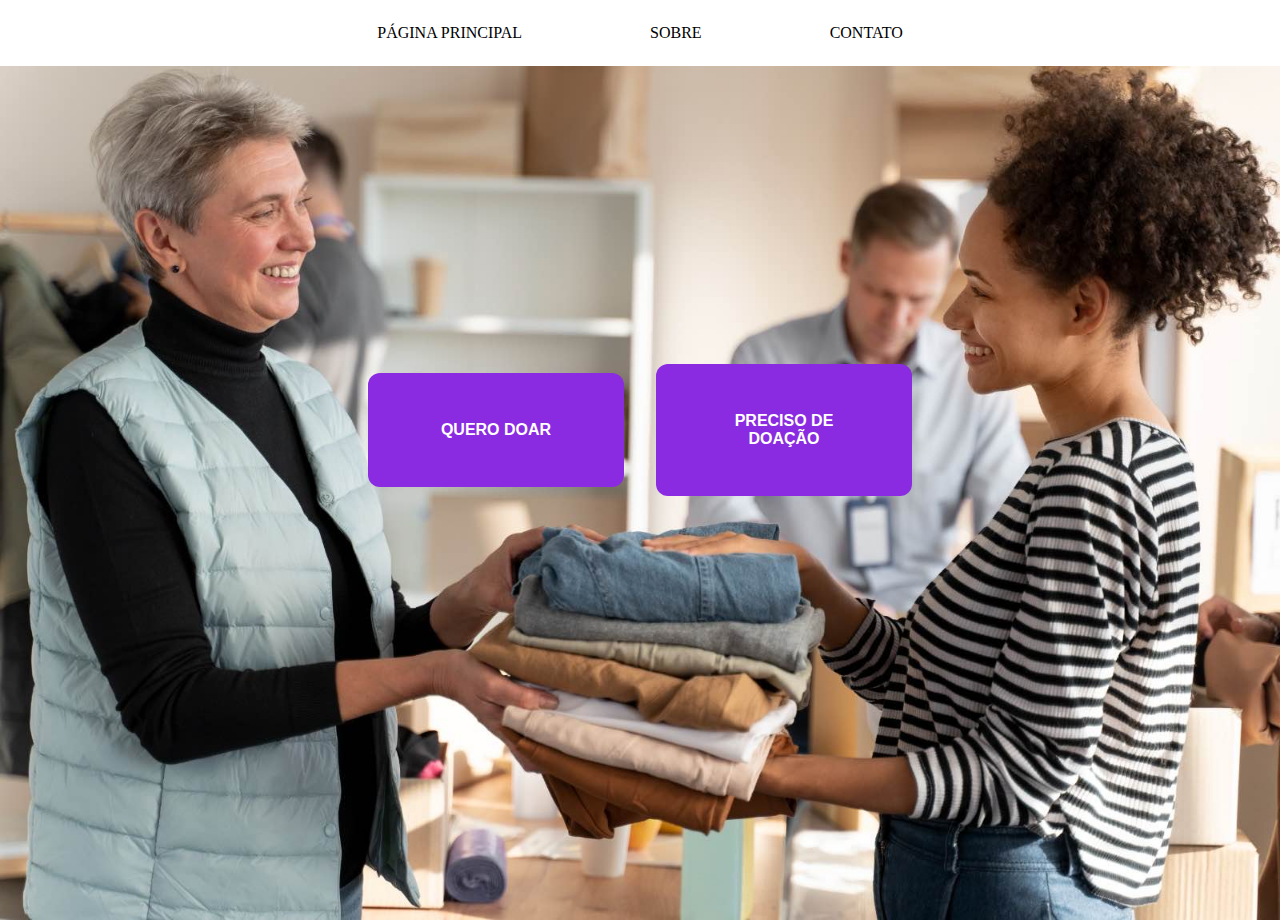
==== index.html @ 9c854161 "RecodeAI" ====
<!DOCTYPE html>
<html lang="pt">
<head>
    <meta charset="UTF-8">
    <meta name="viewport" content="width=device-width, initial-scale=1.0">
    <link rel="stylesheet" href="styles.css">
    <title>Compartilhar é Cuidar</title>
</head>
<body>
    <header class="cabecalho">
        <nav class="menu-list">
            <li>Página Principal</li>
            <li>Sobre</li>
            <li>Contato</li>
        </nav>
        <div class="imagem-container">
            <img src="img/ce745536-3064-4394-be79-cda6f86e0070.jpg" alt="Imagem principal do site" class="img">
            <div class="button-container">
                <button class="button"><a href="doadorForm.html">Quero Doar</a></button>
                <button class="button"><a href="necessitadoForm.html">Preciso de doação</a></button>
            </div>
        </div>
    </header>

    

    <footer></footer>
</body>
</html>
---- styles.css ----
*{
    padding: 0;
    margin: 0;
}

body {
    font-family: Poppins;
}

.menu-list {
    background-color: white;
    display: flex;
    align-items: center;
    justify-content: center;
    list-style: none;
    gap: 5em; 
}

.menu-list li { 
    font-size: 16px;
    text-transform: uppercase;
    color: black;
    padding: 1.5em; 
}

.img {
    width: 100%;
    height: auto;
}

.imagem-container {
    position: relative;
}

.button-container{
    display: flex;
    margin-top: -45%;
    align-items:center;
    justify-content: center;
}

.button {
    font-size: 16px;
    width: 20%;
    margin: 1em;
    padding: 3em;
    border: none;
    border-radius: 12px;
    background-color: blueviolet;
}

.button a {
    text-decoration: none;
    font-weight: 600;
    text-transform: uppercase;
    color: white;
}

.container-form {
    display: flex;
    justify-content: center;
    gap: 5em;
}

.form {
    display: flex;
    flex-direction: column;
    align-items: center;
    width: 30%;
    padding: 5%;
    border: solid black 1px;
    border-radius: 12px;
    
}

.form-box {
    margin-bottom: 2em;
}

.form-box, input {
    width: 100%;
    padding: 2%;
}

.form-button {
    width: 100%;
    text-align: center;
}

.submit {
    width: 100%;
    padding: 1.5em;
    font-size: 16px;
    border: solid 1px black;
    border-radius: 16px;
}

.title {
    font-size: 24px;
    margin-bottom: 2em;
    font-weight: bolder;
    text-transform: uppercase;
}
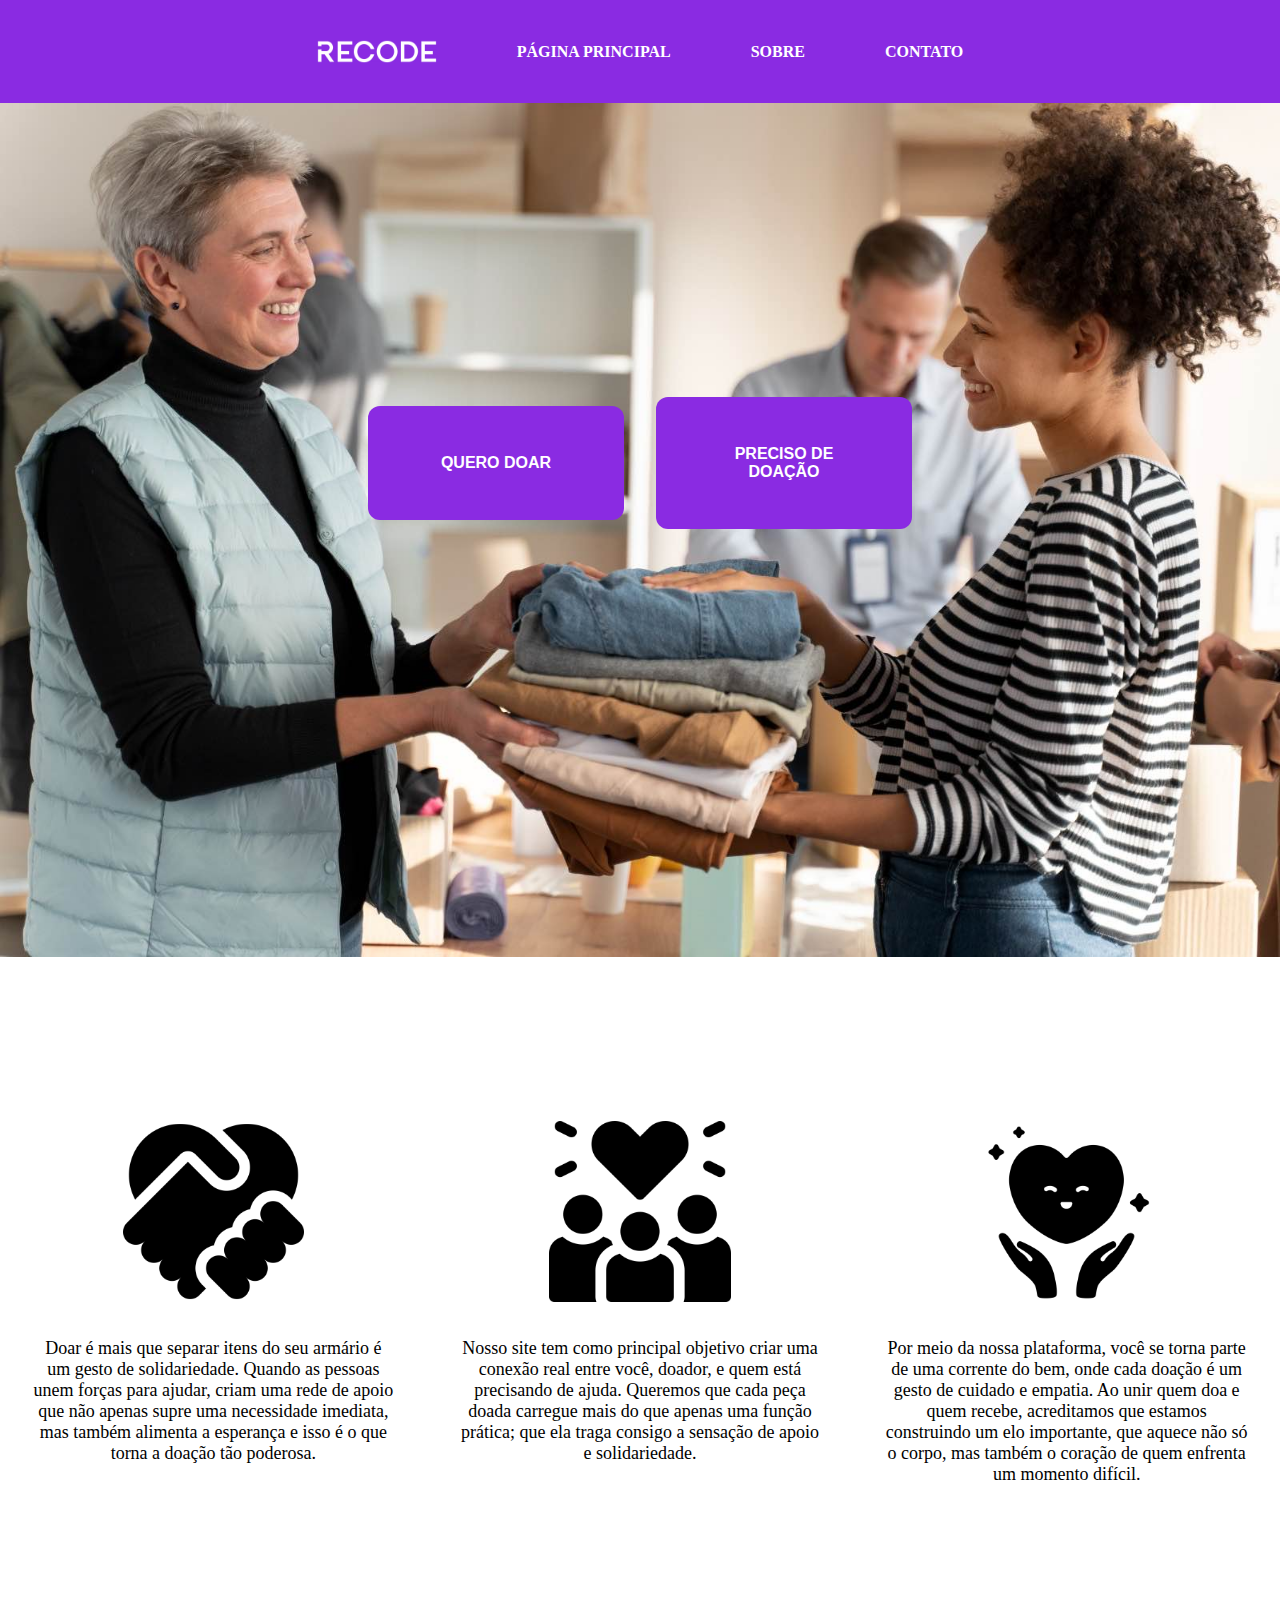
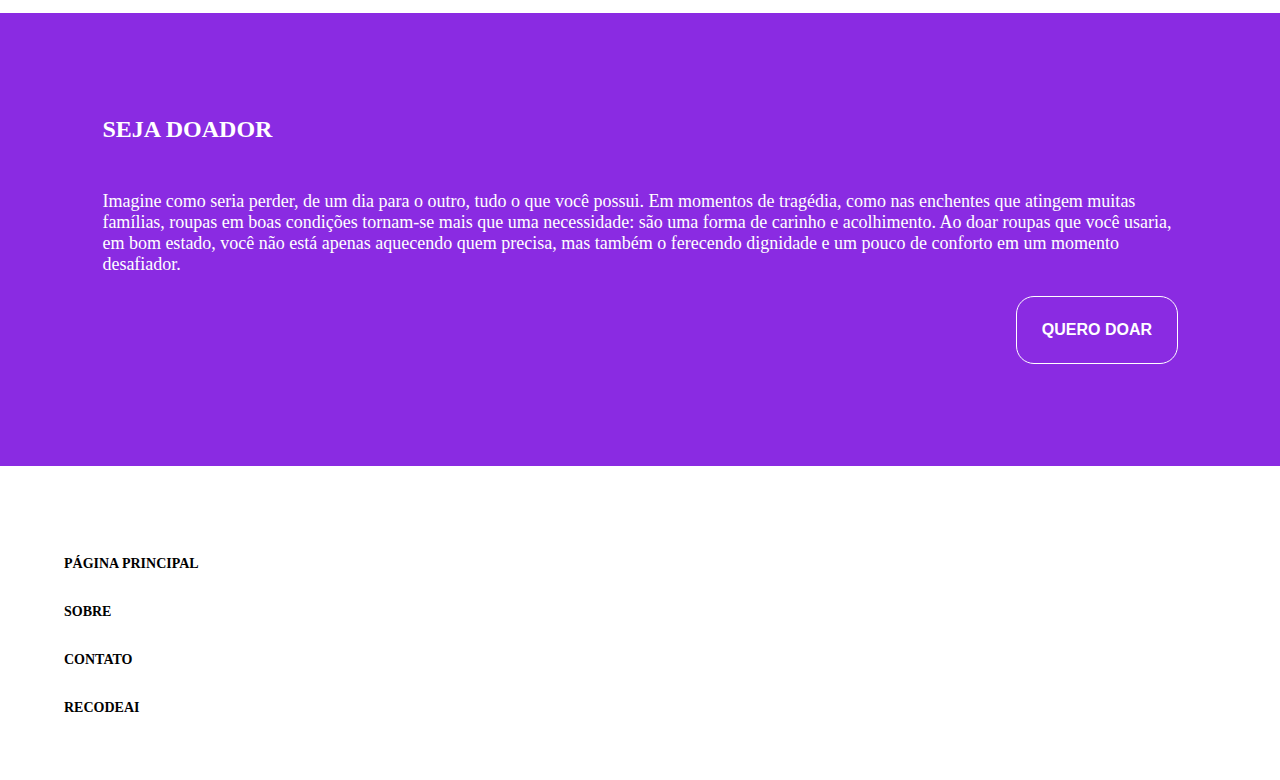
==== commit 0656fa8e: "Recode_Atual" ====
--- a/index.html
+++ b/index.html
@@ -9,21 +9,85 @@
 <body>
     <header class="cabecalho">
         <nav class="menu-list">
-            <li>Página Principal</li>
-            <li>Sobre</li>
-            <li>Contato</li>
+            <img src="img/LOGO_RECODE_02-300x58.png" class="recode-logo">
+            <a href="index.html">Página Principal</a>
+            <a href="index.html">Sobre</a>
+            <a href="index.html">Contato</a>
         </nav>
         <div class="imagem-container">
             <img src="img/ce745536-3064-4394-be79-cda6f86e0070.jpg" alt="Imagem principal do site" class="img">
-            <div class="button-container">
+            <div class="button-container" id="button-container">
                 <button class="button"><a href="doadorForm.html">Quero Doar</a></button>
                 <button class="button"><a href="necessitadoForm.html">Preciso de doação</a></button>
             </div>
         </div>
     </header>
+    <main>
 
-    
+        <section class="icon-section">
+            <div class="container-icones">
+                <div class="descricao-icon">
+                    <div class="icons">
+                        <img src="img/empatia (1).png" class="icones">
+                    </div>
+                    <div class="text">
+                        <p>Doar é mais que separar itens do seu armário é um gesto de solidariedade.
+                            Quando as pessoas unem forças para ajudar, criam uma rede de apoio que não apenas supre uma necessidade imediata, mas também alimenta a esperança e isso é o que torna a doação tão poderosa.
+                        </p>
+                    </div>
+                </div>
 
-    <footer></footer>
+                <div class="descricao-icon">
+                    <div class="icons">
+                        <img src="img/ame.png" class="icones">
+                    </div>
+                    <div class="text">
+                        <p>Nosso site tem como principal objetivo criar uma conexão real entre você, doador, e quem está precisando de ajuda. Queremos que cada peça doada carregue mais do que apenas uma função prática; que ela traga consigo a sensação de apoio e solidariedade.
+                             
+                        </p>
+                    </div>
+                </div>
+
+                <div class="descricao-icon">
+                    <div class="icons">
+                        <img src="img/empatia.png" class="icones">
+                    </div>
+                    <div class="text">
+                        <p>Por meio da nossa plataforma, você se torna parte de uma corrente do bem, onde cada doação é um gesto de cuidado e empatia.
+                            Ao unir quem doa e quem recebe, acreditamos que estamos construindo um elo importante, que aquece não só o corpo, mas também o coração de quem enfrenta um momento difícil. 
+
+                        </p>
+                    </div>
+                </div>
+              
+            </div>
+        </section>
+
+        <section class="text-container">
+            <div class="main-text">
+                <h2 class="title">SEJA DOADOR</h2>
+                <p class="text-paragrafo">Imagine como seria perder, de um dia para o outro, tudo o que você possui. 
+                    Em momentos de tragédia, como nas enchentes que atingem muitas famílias, roupas em boas condições tornam-se mais que uma necessidade:
+                    são uma forma de carinho e acolhimento. Ao doar roupas que você usaria, 
+                    em bom estado, você não está apenas aquecendo quem precisa, mas também o
+                    ferecendo dignidade e um pouco de conforto em um momento desafiador.</p>
+            </div>
+
+            <div class="section-button">
+                <button class="main-button"><a href="button-container">Quero doar</a></button>
+            </div>
+        </section>
+
+        
+    </main>
+
+    <footer>
+        <nav class="footer-list">
+            <a href="index.html">Página Principal</a>
+            <a href="index.html">Sobre</a>
+            <a href="index.html">Contato</a>
+            <a href="https://recode.org.br/">ReCodeAI</a>
+        </nav>
+    </footer>
 </body>
 </html>--- a/styles.css
+++ b/styles.css
@@ -4,32 +4,45 @@
 }
 
 body {
+    display: flex;
+    flex-direction: column;
     font-family: Poppins;
 }
 
+.recode-logo{
+    width: 10%;
+    position: relative;
+}
+
 .menu-list {
-    background-color: white;
+    background-color: blueviolet;
     display: flex;
     align-items: center;
     justify-content: center;
     list-style: none;
     gap: 5em; 
-}
-
-.menu-list li { 
-    font-size: 16px;
-    text-transform: uppercase;
-    color: black;
-    padding: 1.5em; 
-}
-
-.img {
-    width: 100%;
-    height: auto;
+    padding: 2.5em
+}
+
+.menu-list a { 
+    font-size: 16px;
+    text-decoration: none;
+    text-transform: uppercase;
+    color: white;
+}
+
+.menu-list a:hover{
+    border-bottom: solid 1px white;
 }
 
 .imagem-container {
     position: relative;
+}
+
+.img {
+    width: 100%;
+    height: auto;
+    display: block;
 }
 
 .button-container{
@@ -49,12 +62,17 @@
     background-color: blueviolet;
 }
 
+.button:hover {
+    background-color: rgb(43, 5, 80);
+}
+
 .button a {
     text-decoration: none;
     font-weight: 600;
     text-transform: uppercase;
     color: white;
 }
+
 
 .container-form {
     display: flex;
@@ -63,14 +81,9 @@
 }
 
 .form {
-    display: flex;
-    flex-direction: column;
-    align-items: center;
-    width: 30%;
+    flex: 1;
     padding: 5%;
-    border: solid black 1px;
     border-radius: 12px;
-    
 }
 
 .form-box {
@@ -85,6 +98,7 @@
 .form-button {
     width: 100%;
     text-align: center;
+    margin-bottom: 5%;
 }
 
 .submit {
@@ -102,3 +116,115 @@
     text-transform: uppercase;
 }
 
+.imagem {
+    width: 80%;
+}
+
+
+.form-container {
+    display: flex;
+    width: 100%; 
+}
+
+#campo-descricao {
+    width: 100%;
+    height: 200px;
+}
+
+.imagem-form {
+    flex: 1; 
+    display: flex;
+    align-items: center; 
+    justify-content: center; 
+}
+.imagem {
+    width: 100%;
+    height: 100%; 
+    object-fit: cover;
+}
+
+.text-container {
+    background-color: blueviolet;
+    padding: 8%;
+    margin-bottom: 2%;
+}
+
+.text-container, p {
+    font-size: 18px;
+    color: white;
+}
+
+.text-paragrafo {
+    color: white;
+}
+
+.icon-section {
+    margin-top: 45%;
+}
+
+.container-icones {
+    display: flex;
+    text-align: center;
+
+    margin: 10% 0 10% 0;
+    
+}
+
+.descricao-icon {
+    width: 30%;
+    margin: 0 2em;
+}
+
+.icones {
+    width: 50%;
+}
+
+.text {
+    margin-top: 2em;
+}
+
+.text, p {
+    color: black;
+}
+
+.footer-list {
+    background-color: white;
+    display: flex;
+    flex-direction: column;
+    gap: 2em;
+    padding: 5%;
+}
+
+.footer-list a { 
+    font-size: 14px;
+    text-decoration: none;
+    color: black;
+    
+}
+
+.section-button {
+    display: flex;
+    justify-content:end;
+    margin-top: 2%;
+}
+
+.main-button{
+    font-size: 16px;
+    width: 15%;
+    margin: 1;
+    padding: 1.5em;
+    border: solid 1px white;
+    border-radius: 18px;
+    background-color:blueviolet;
+}
+
+.main-button, a {
+    text-decoration: none;
+    font-weight: 600;
+    text-transform: uppercase;
+    color: white;
+}
+
+.main-button:hover {
+    background-color: rgb(43, 5, 80);
+}
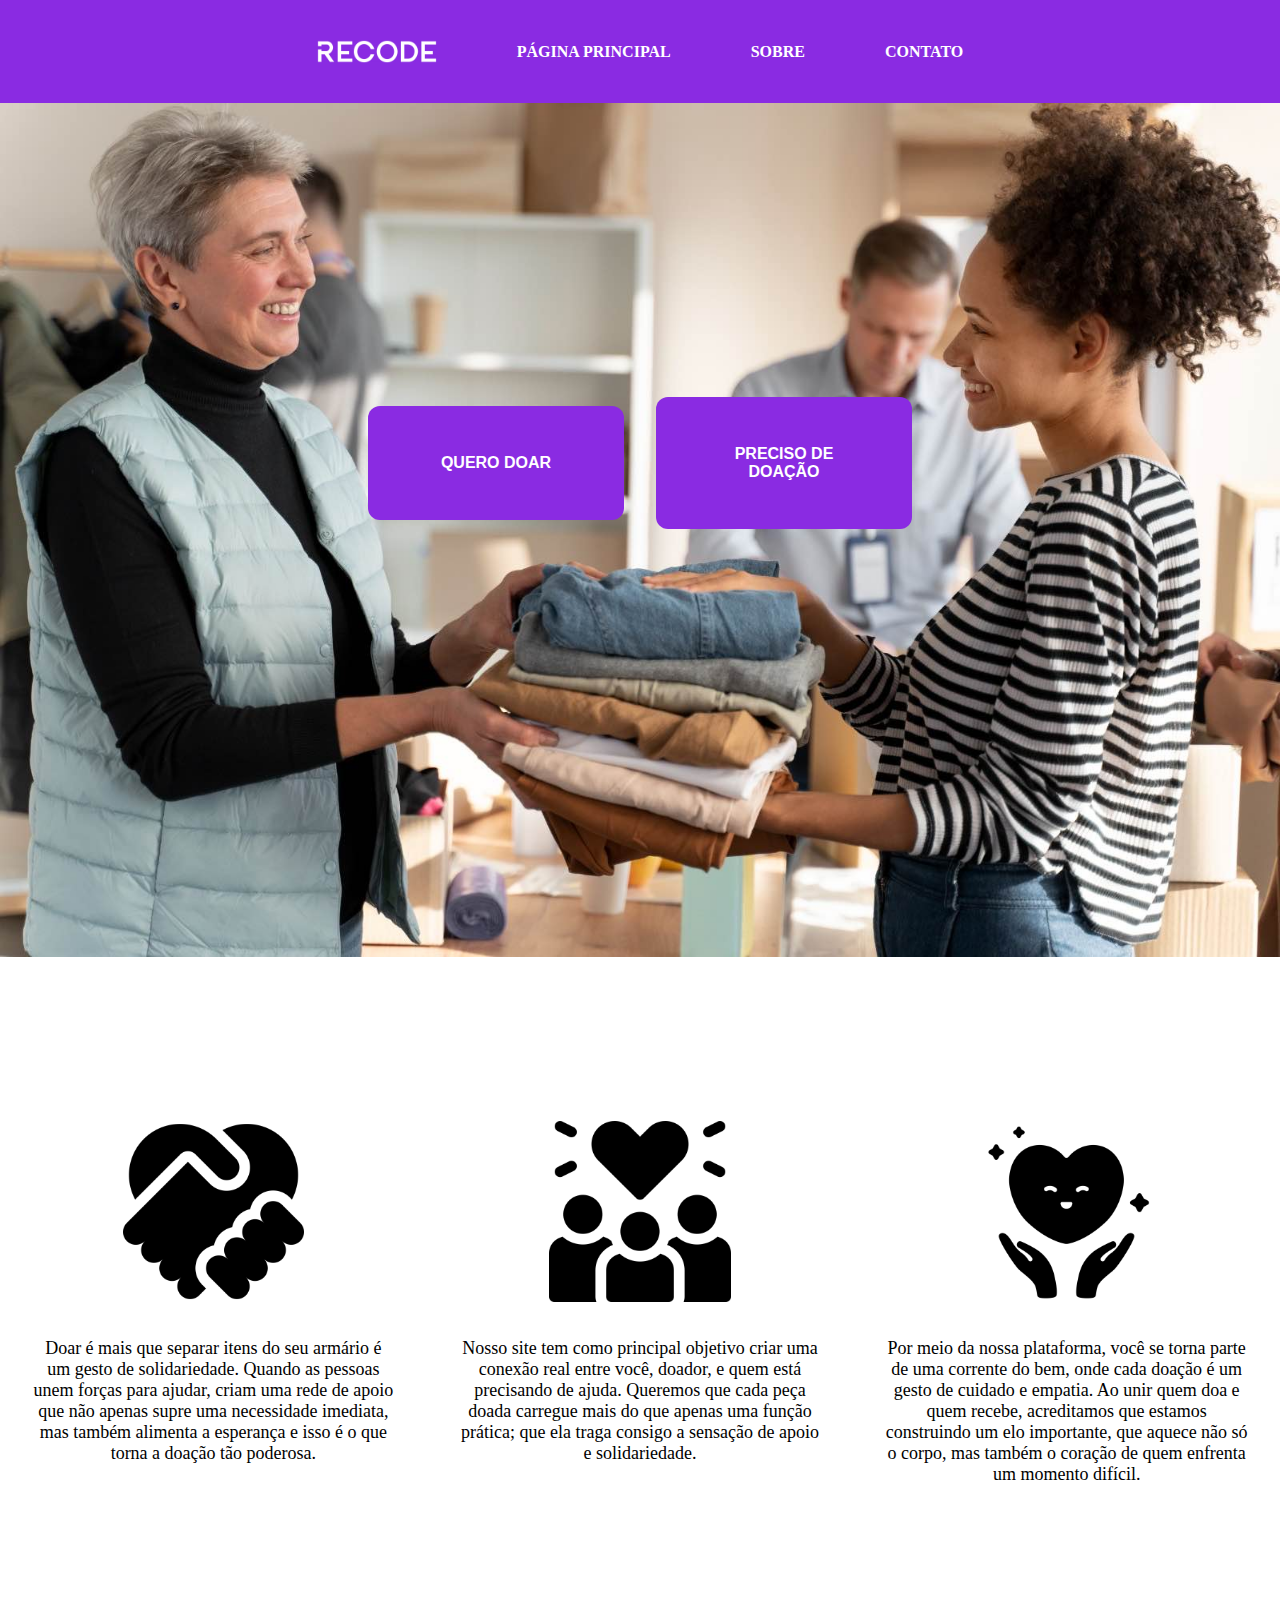
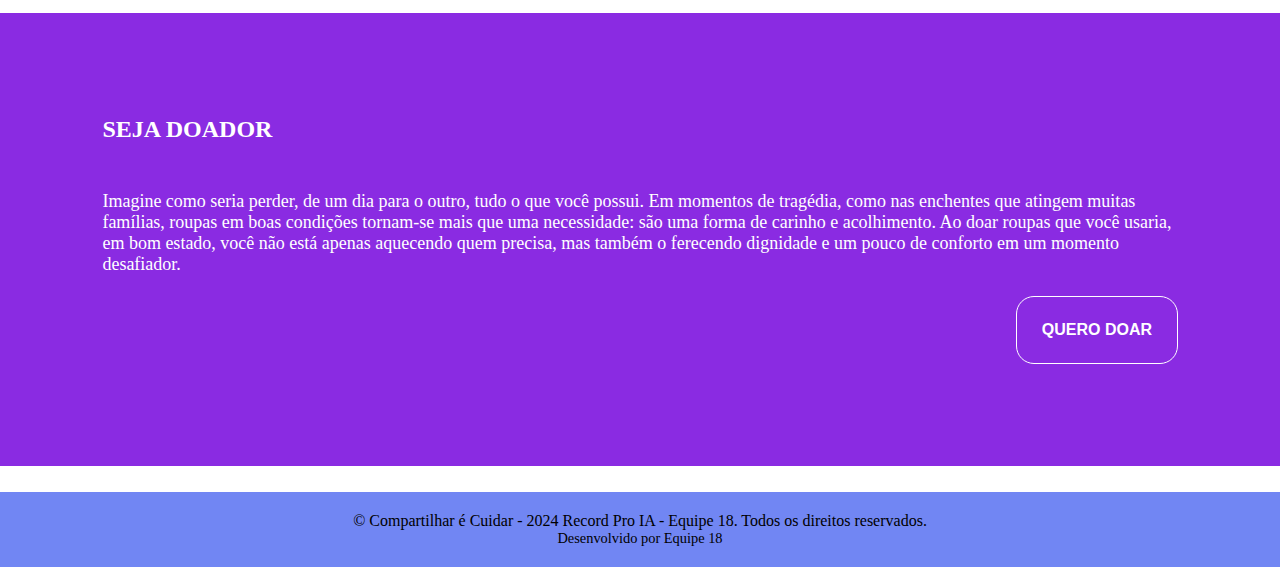
==== commit 3313d604: "footer ch" ====
--- a/index.html
+++ b/index.html
@@ -81,13 +81,12 @@
         
     </main>
 
-    <footer>
-        <nav class="footer-list">
-            <a href="index.html">Página Principal</a>
-            <a href="index.html">Sobre</a>
-            <a href="index.html">Contato</a>
-            <a href="https://recode.org.br/">ReCodeAI</a>
-        </nav>
-    </footer>
+    <footer class="footer">
+        <div class="footer-content">
+          <p>&copy; Compartilhar é Cuidar - 2024 Record Pro IA - Equipe 18. Todos os direitos reservados.</p>
+          <p>Desenvolvido por Equipe 18</p>
+        </div>
+      </footer>
+      
 </body>
 </html>--- a/styles.css
+++ b/styles.css
@@ -187,18 +187,34 @@
     color: black;
 }
 
-.footer-list {
-    background-color: white;
-    display: flex;
-    flex-direction: column;
-    gap: 2em;
-    padding: 5%;
-}
+.footer {
+    width: 100%;
+    background-color: #7186f3;
+    color: #fff;
+    padding: 20px 0;
+    text-align: center;
+  }
+  
+  .footer-content {
+    max-width: 1200px;
+    margin: 0 auto;
+    padding: 0 15px;
+  }
+  
+  .footer p {
+    margin: 0;
+    font-size: 1rem;
+  }
+  
+  .footer p:last-child {
+    font-size: 0.9rem;
+  }
+  
 
 .footer-list a { 
     font-size: 14px;
     text-decoration: none;
-    color: black;
+    color: rgb(0, 0, 0);
     
 }
 
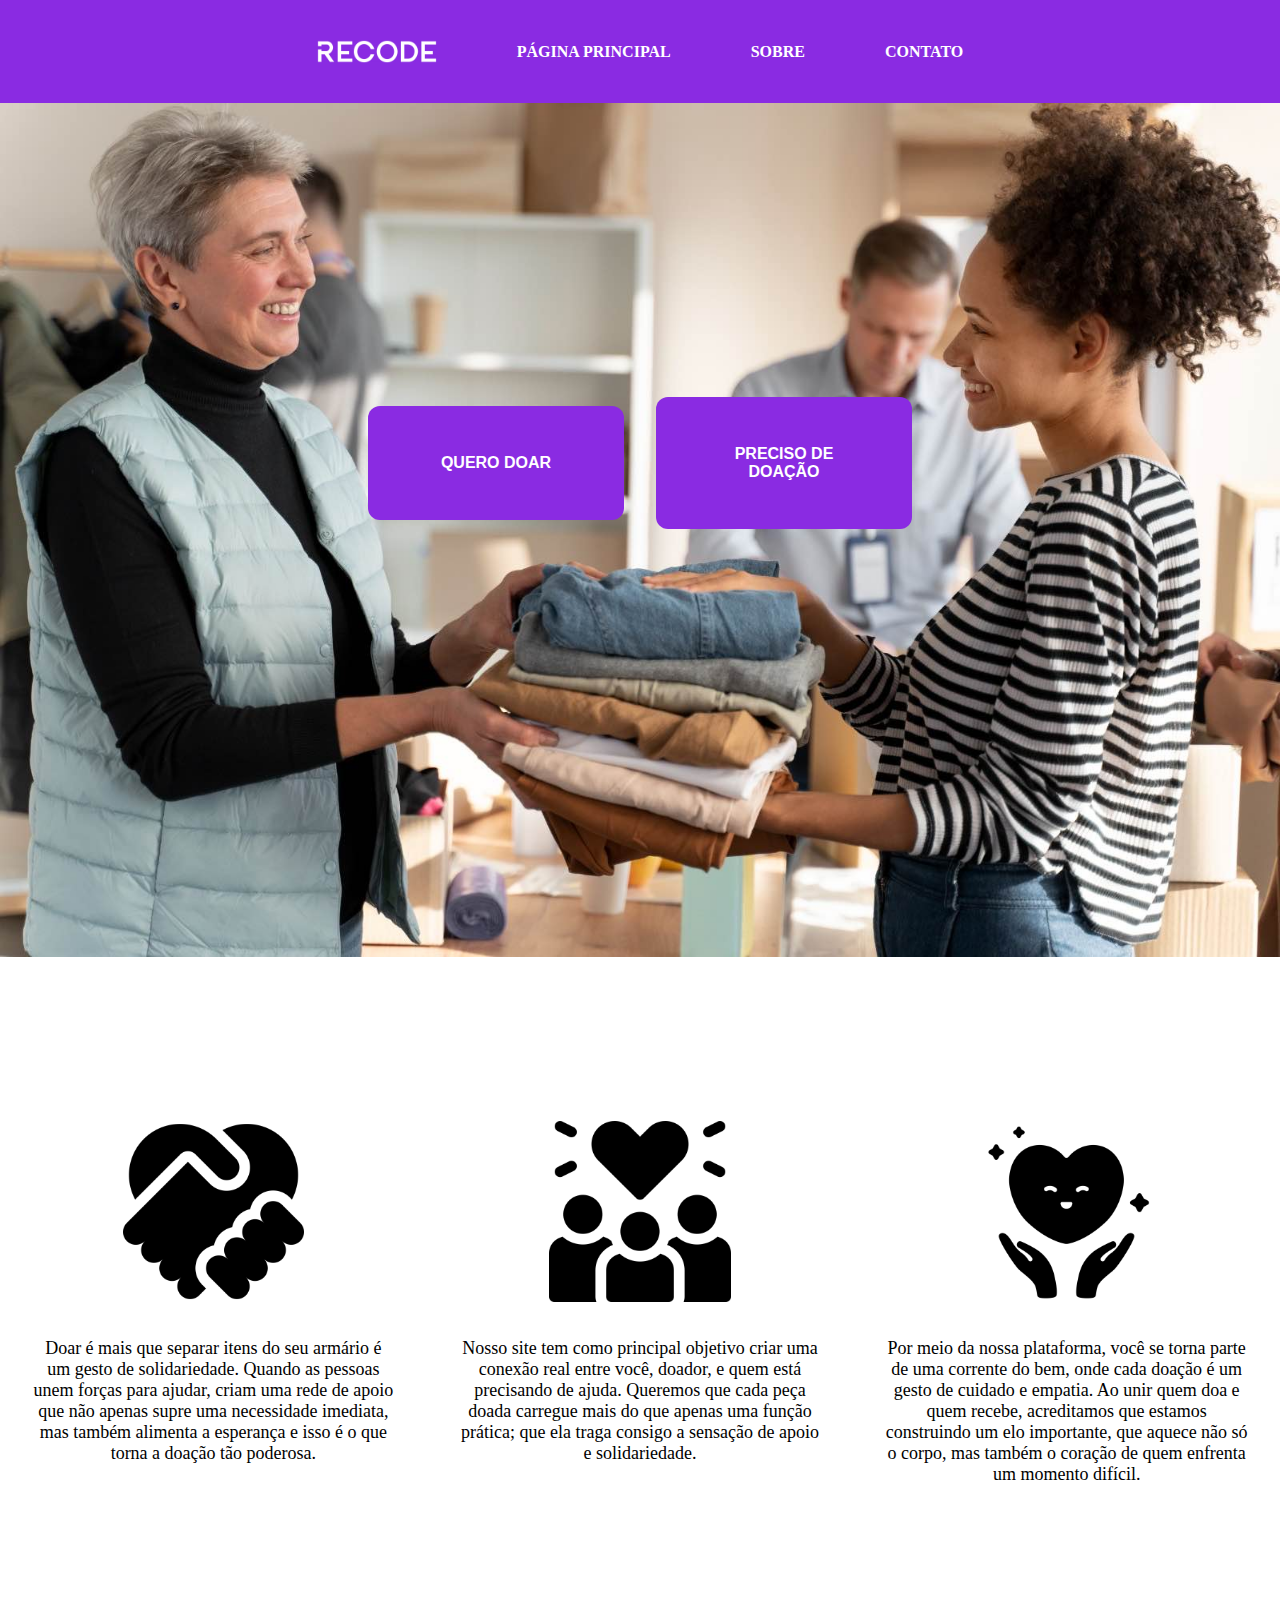
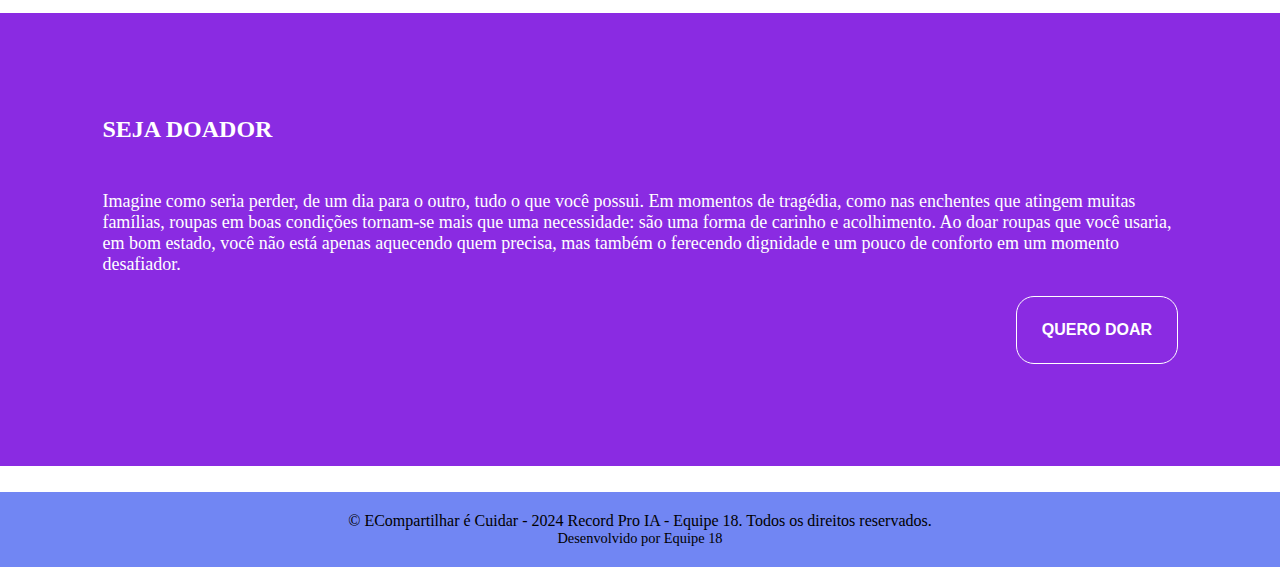
==== commit 6df0f653: "teste" ====
--- a/index.html
+++ b/index.html
@@ -1,11 +1,13 @@
 <!DOCTYPE html>
 <html lang="pt">
+
 <head>
     <meta charset="UTF-8">
     <meta name="viewport" content="width=device-width, initial-scale=1.0">
     <link rel="stylesheet" href="styles.css">
     <title>Compartilhar é Cuidar</title>
 </head>
+
 <body>
     <header class="cabecalho">
         <nav class="menu-list">
@@ -32,7 +34,9 @@
                     </div>
                     <div class="text">
                         <p>Doar é mais que separar itens do seu armário é um gesto de solidariedade.
-                            Quando as pessoas unem forças para ajudar, criam uma rede de apoio que não apenas supre uma necessidade imediata, mas também alimenta a esperança e isso é o que torna a doação tão poderosa.
+                            Quando as pessoas unem forças para ajudar, criam uma rede de apoio que não apenas supre uma
+                            necessidade imediata, mas também alimenta a esperança e isso é o que torna a doação tão
+                            poderosa.
                         </p>
                     </div>
                 </div>
@@ -42,8 +46,10 @@
                         <img src="img/ame.png" class="icones">
                     </div>
                     <div class="text">
-                        <p>Nosso site tem como principal objetivo criar uma conexão real entre você, doador, e quem está precisando de ajuda. Queremos que cada peça doada carregue mais do que apenas uma função prática; que ela traga consigo a sensação de apoio e solidariedade.
-                             
+                        <p>Nosso site tem como principal objetivo criar uma conexão real entre você, doador, e quem está
+                            precisando de ajuda. Queremos que cada peça doada carregue mais do que apenas uma função
+                            prática; que ela traga consigo a sensação de apoio e solidariedade.
+
                         </p>
                     </div>
                 </div>
@@ -53,22 +59,25 @@
                         <img src="img/empatia.png" class="icones">
                     </div>
                     <div class="text">
-                        <p>Por meio da nossa plataforma, você se torna parte de uma corrente do bem, onde cada doação é um gesto de cuidado e empatia.
-                            Ao unir quem doa e quem recebe, acreditamos que estamos construindo um elo importante, que aquece não só o corpo, mas também o coração de quem enfrenta um momento difícil. 
+                        <p>Por meio da nossa plataforma, você se torna parte de uma corrente do bem, onde cada doação é
+                            um gesto de cuidado e empatia.
+                            Ao unir quem doa e quem recebe, acreditamos que estamos construindo um elo importante, que
+                            aquece não só o corpo, mas também o coração de quem enfrenta um momento difícil.
 
                         </p>
                     </div>
                 </div>
-              
+
             </div>
         </section>
 
         <section class="text-container">
             <div class="main-text">
                 <h2 class="title">SEJA DOADOR</h2>
-                <p class="text-paragrafo">Imagine como seria perder, de um dia para o outro, tudo o que você possui. 
-                    Em momentos de tragédia, como nas enchentes que atingem muitas famílias, roupas em boas condições tornam-se mais que uma necessidade:
-                    são uma forma de carinho e acolhimento. Ao doar roupas que você usaria, 
+                <p class="text-paragrafo">Imagine como seria perder, de um dia para o outro, tudo o que você possui.
+                    Em momentos de tragédia, como nas enchentes que atingem muitas famílias, roupas em boas condições
+                    tornam-se mais que uma necessidade:
+                    são uma forma de carinho e acolhimento. Ao doar roupas que você usaria,
                     em bom estado, você não está apenas aquecendo quem precisa, mas também o
                     ferecendo dignidade e um pouco de conforto em um momento desafiador.</p>
             </div>
@@ -78,15 +87,16 @@
             </div>
         </section>
 
-        
+
     </main>
 
     <footer class="footer">
         <div class="footer-content">
-          <p>&copy; Compartilhar é Cuidar - 2024 Record Pro IA - Equipe 18. Todos os direitos reservados.</p>
-          <p>Desenvolvido por Equipe 18</p>
+            <p>&copy; ECompartilhar é Cuidar - 2024 Record Pro IA - Equipe 18. Todos os direitos reservados.</p>
+            <p>Desenvolvido por Equipe 18</p>
         </div>
-      </footer>
-      
+    </footer>
+
 </body>
+
 </html>--- a/styles.css
+++ b/styles.css
@@ -1,6 +1,37 @@
 *{
     padding: 0;
     margin: 0;
+}
+
+.main-button, .button {
+    background-color: #6A1B9A;
+    color: rgb(46, 78, 255);
+    border: none;
+    border-radius: 10px;
+    padding: 1em 2em;
+    text-transform: uppercase;
+    font-weight: bold;
+    cursor: pointer;
+    transition: background-color 0.3s, transform 0.2s;
+}
+
+.main-button:hover, .button:hover {
+    background-color: #5A189A; 
+    transform: scale(1.05); 
+}
+
+
+.menu-list a {
+    color: white;
+    text-decoration: none;
+    text-transform: uppercase;
+    font-size: 16px;
+    transition: color 0.3s, border-bottom 0.3s;
+}
+
+.menu-list a:hover {
+    color: #FFD700;
+    border-bottom: 2px solid #FFD700; 
 }
 
 body {
